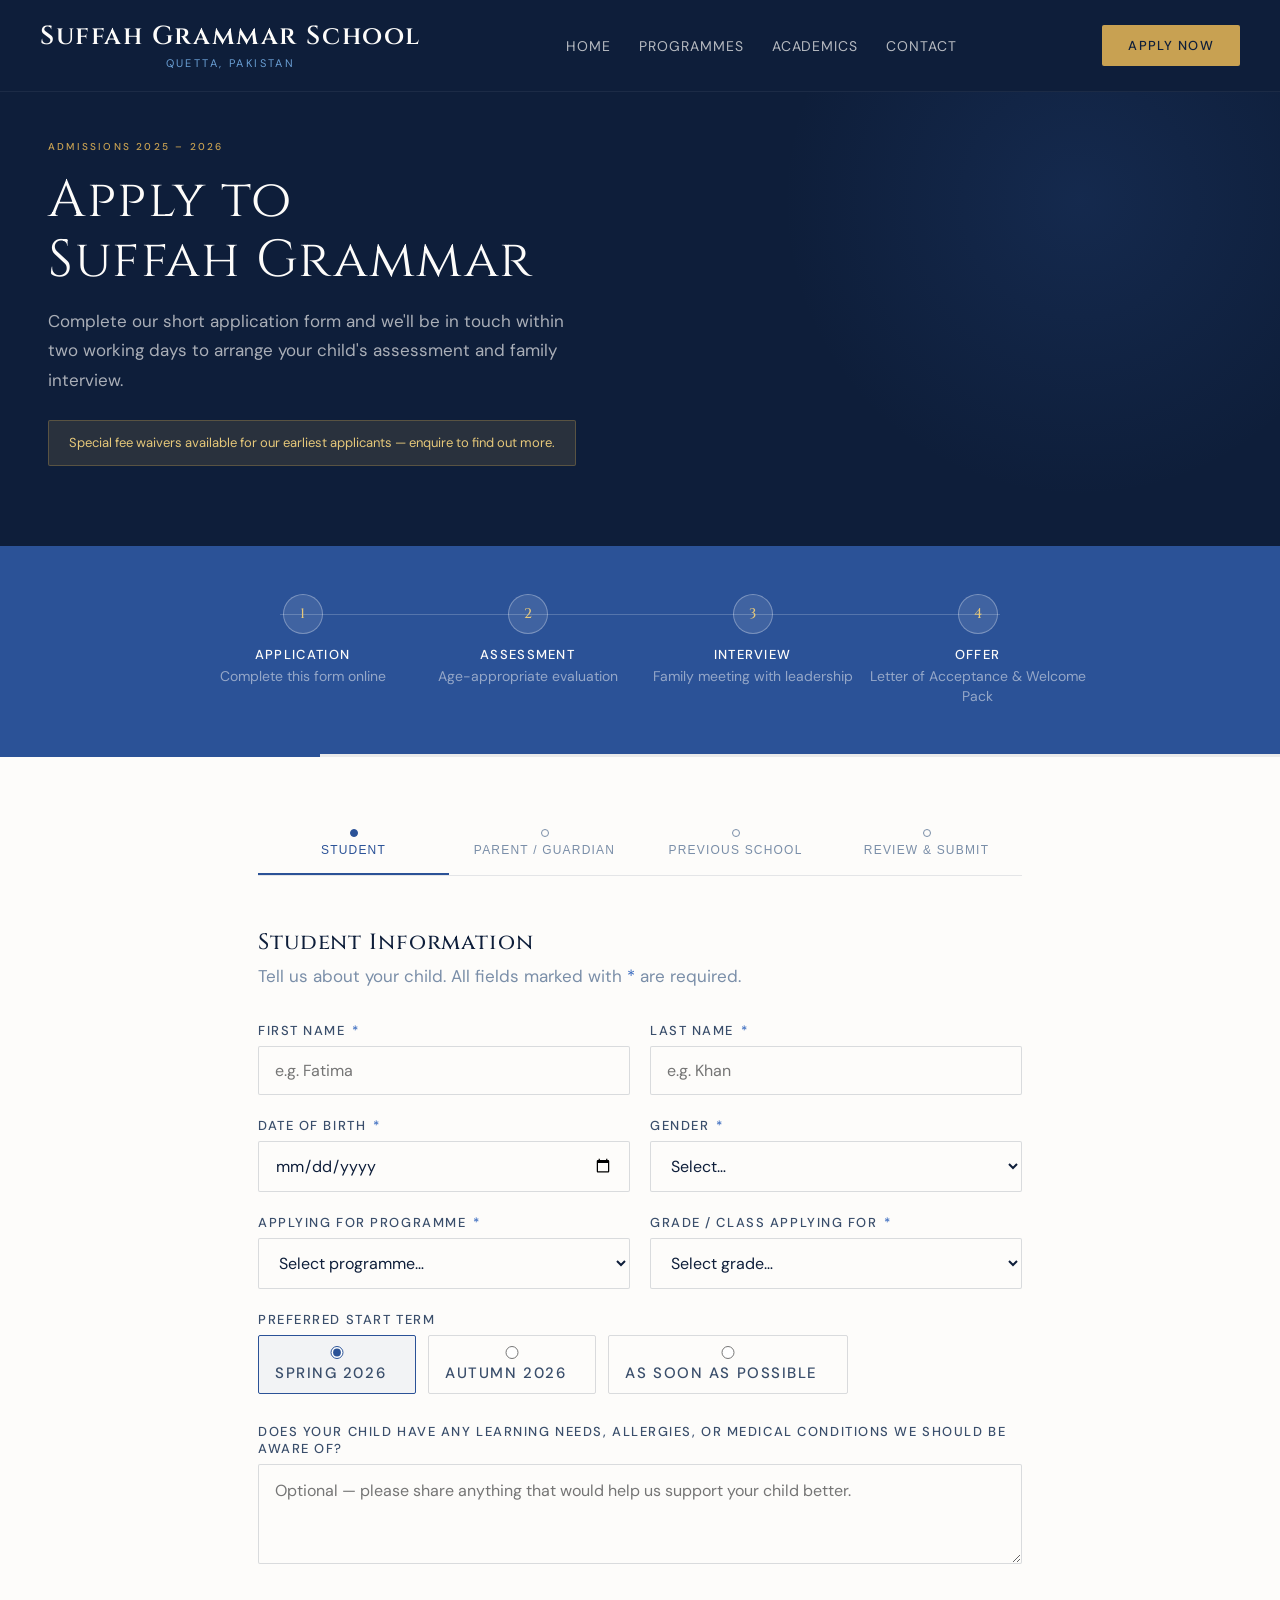
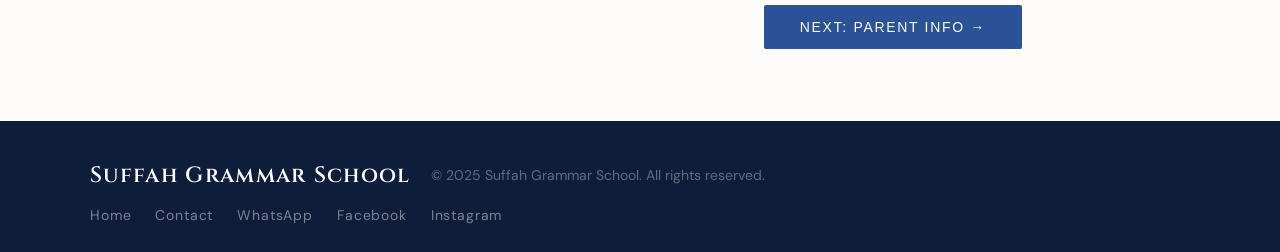
==== apply.html @ dab0061e "Add files via upload" ====
<!DOCTYPE html>
<html lang="en">
<head>
  <meta charset="UTF-8"/>
  <meta name="viewport" content="width=device-width, initial-scale=1.0"/>
  <title>Apply for Admission | Suffah Grammar School</title>
  <link rel="icon" type="image/png" href="images/crest_blue.png"/>
  <link rel="preconnect" href="https://fonts.googleapis.com">
  <link href="https://fonts.googleapis.com/css2?family=Cinzel:wght@400;500;600&family=EB+Garamond:ital,wght@0,400;0,500;1,400&family=DM+Sans:wght@300;400;500&display=swap" rel="stylesheet">
  <style>
    *,*::before,*::after{box-sizing:border-box;margin:0;padding:0}
    :root{
      --navy:#0e1e3a;--blue-dark:#1a3460;--blue-mid:#2b5297;--blue:#3a6bbf;
      --blue-light:#6a9fd4;--blue-pale:#dde9f7;--blue-faint:#f0f5fc;
      --cream:#f7f5f0;--warm-white:#fdfcfa;--text-dark:#0e1e3a;
      --text-mid:#3a4e6b;--text-light:#7a8ea8;--gold:#c8a152;--gold-light:#e6c87a;
      --green:#2e7d52;--green-light:#e8f5ee;
      --trajan:'Cinzel',Georgia,serif;--serif:'EB Garamond',Georgia,serif;--sans:'DM Sans',sans-serif;
    }
    html{scroll-behavior:smooth}
    body{font-family:var(--sans);background:var(--warm-white);color:var(--text-dark);overflow-x:hidden}

    /* NAV */
    nav{position:fixed;top:0;left:0;right:0;z-index:200;display:flex;align-items:center;justify-content:space-between;padding:0 40px;height:92px;background:var(--navy);border-bottom:1px solid rgba(255,255,255,.06);transition:box-shadow .3s}
    nav.scrolled{box-shadow:0 4px 32px rgba(14,30,58,.5)}
    .nav-logo{display:flex;align-items:center;text-decoration:none;flex-direction:column;justify-content:center}
    .nav-logo-main{font-family:var(--trajan);font-size:26px;font-weight:600;color:var(--warm-white);letter-spacing:.06em;line-height:1.2}
    .nav-logo-sub{font-family:var(--sans);font-size:11px;font-weight:400;letter-spacing:.22em;text-transform:uppercase;color:var(--blue-light);margin-top:4px}
    .nav-links{display:flex;gap:28px;list-style:none;align-items:center}
    .nav-links a{font-size:14px;font-weight:400;letter-spacing:.07em;text-transform:uppercase;color:rgba(253,252,250,.7);text-decoration:none;transition:color .2s}
    .nav-links a:hover,.nav-links a.active{color:var(--warm-white)}
    .nav-cta{font-size:13px;font-weight:500;letter-spacing:.1em;text-transform:uppercase;color:var(--navy);background:var(--gold);padding:12px 26px;border-radius:2px;text-decoration:none;transition:background .2s;white-space:nowrap}
    .nav-cta:hover{background:var(--gold-light)}
    .hamburger{display:none;flex-direction:column;gap:5px;cursor:pointer;background:none;border:none;padding:4px}
    .hamburger span{display:block;width:24px;height:1.5px;background:var(--warm-white)}
    .mobile-menu{display:none;position:fixed;top:92px;left:0;right:0;z-index:199;background:var(--navy);border-top:1px solid rgba(255,255,255,.08);padding:24px 32px;flex-direction:column}
    .mobile-menu.open{display:flex}
    .mobile-menu a{font-size:16px;letter-spacing:.08em;text-transform:uppercase;color:rgba(253,252,250,.75);text-decoration:none;padding:14px 0;border-bottom:1px solid rgba(255,255,255,.06);transition:color .2s}
    .mobile-menu a:last-child{border-bottom:none;margin-top:16px;color:var(--gold)}

    /* PAGE HEADER */
    .page-header{background:var(--navy);padding:140px 48px 80px;position:relative;overflow:hidden}
    .page-header-accent{position:absolute;top:-100px;right:-100px;width:600px;height:600px;border-radius:50%;background:radial-gradient(circle,rgba(58,107,191,.15) 0%,transparent 70%);pointer-events:none}
    .page-header-inner{max-width:680px;position:relative;z-index:2}
    .section-label{font-size:10px;letter-spacing:.22em;text-transform:uppercase;font-weight:500;margin-bottom:18px;display:block}
    .page-header h1{font-family:var(--trajan);font-size:clamp(26px,5vw,52px);font-weight:400;color:var(--warm-white);margin-bottom:16px;letter-spacing:.03em;line-height:1.15}
    .page-header p{font-size:17px;line-height:1.75;color:rgba(253,252,250,.65);max-width:520px}
    .promo-badge{display:inline-block;background:rgba(200,161,82,.15);border:1px solid rgba(200,161,82,.3);border-radius:2px;padding:12px 20px;margin-top:24px;font-size:13px;color:var(--gold-light);line-height:1.55}

    /* PROCESS STEPS */
    .process-strip{background:var(--blue-mid);padding:48px}
    .process-inner{max-width:900px;margin:0 auto;display:grid;grid-template-columns:repeat(4,1fr);gap:0;position:relative}
    .process-inner::before{content:'';position:absolute;top:20px;left:10%;right:10%;height:1px;background:rgba(255,255,255,.2);z-index:0}
    .process-step{text-align:center;position:relative;z-index:1}
    .process-num{width:40px;height:40px;border-radius:50%;background:rgba(255,255,255,.1);border:1px solid rgba(255,255,255,.3);display:flex;align-items:center;justify-content:center;margin:0 auto 12px;font-family:var(--trajan);font-size:14px;font-weight:500;color:var(--gold-light)}
    .process-step h4{font-size:13px;letter-spacing:.1em;text-transform:uppercase;font-weight:500;color:var(--warm-white);margin-bottom:4px}
    .process-step p{font-size:14px;color:rgba(253,252,250,.5);line-height:1.4}

    /* MAIN FORM AREA */
    .form-area{max-width:860px;margin:0 auto;padding:72px 48px}

    /* STEPPER */
    .stepper{display:flex;gap:0;margin-bottom:52px;border-bottom:1px solid rgba(14,30,58,.1)}
    .step-btn{
      flex:1;padding:0 0 16px;font-size:12px;letter-spacing:.1em;text-transform:uppercase;
      font-weight:500;color:var(--text-light);border:none;background:none;cursor:default;
      border-bottom:2px solid transparent;display:flex;flex-direction:column;align-items:center;gap:6px;
    }
    .step-btn.done{color:var(--blue-mid);border-bottom-color:transparent;cursor:pointer}
    .step-btn.done .step-dot{background:var(--blue-mid)}
    .step-btn.active{color:var(--blue-mid);border-bottom-color:var(--blue-mid)}
    .step-btn.active .step-dot{background:var(--blue-mid);border-color:var(--blue-mid)}
    .step-dot{width:8px;height:8px;border-radius:50%;border:1.5px solid var(--text-light);background:transparent;transition:all .2s}

    /* FORM PANELS */
    .form-panel{display:none;animation:fadeIn .3s ease}
    .form-panel.active{display:block}
    @keyframes fadeIn{from{opacity:0;transform:translateY(10px)}to{opacity:1;transform:none}}

    .panel-title{font-family:var(--trajan);font-size:22px;font-weight:500;color:var(--navy);margin-bottom:6px;letter-spacing:.04em}
    .panel-subtitle{font-size:17px;color:var(--text-light);margin-bottom:32px;line-height:1.55}

    .form-group{margin-bottom:22px}
    .form-group label{display:block;font-size:13px;letter-spacing:.12em;text-transform:uppercase;font-weight:500;color:var(--text-mid);margin-bottom:7px}
    .form-group label .req{color:var(--blue);margin-left:2px}
    .form-group input,.form-group select,.form-group textarea{
      width:100%;padding:13px 16px;font-family:var(--sans);font-size:16px;
      color:var(--text-dark);background:var(--warm-white);
      border:1px solid rgba(14,30,58,.15);border-radius:2px;
      outline:none;transition:border-color .2s,box-shadow .2s;
    }
    .form-group input:focus,.form-group select:focus,.form-group textarea:focus{
      border-color:var(--blue-mid);box-shadow:0 0 0 3px rgba(43,82,151,.08);
    }
    .form-group input.error,.form-group select.error{border-color:#c0392b}
    .error-msg{font-size:13px;color:#c0392b;margin-top:5px;display:none}
    .form-group input.error + .error-msg,.form-group select.error + .error-msg{display:block}
    .form-group textarea{resize:vertical;min-height:100px;line-height:1.6}
    .form-row{display:grid;grid-template-columns:1fr 1fr;gap:20px}
    .form-row-3{display:grid;grid-template-columns:1fr 1fr 1fr;gap:20px}

    .form-section-divider{border:none;border-top:1px solid rgba(14,30,58,.08);margin:32px 0}
    .form-section-label{font-size:12px;letter-spacing:.2em;text-transform:uppercase;font-weight:500;color:var(--blue);margin-bottom:20px;display:block}

    .checkbox-group{display:flex;flex-direction:column;gap:10px}
    .checkbox-item{display:flex;align-items:flex-start;gap:12px;cursor:pointer}
    .checkbox-item input[type="checkbox"]{width:17px;height:17px;margin-top:1px;accent-color:var(--blue-mid);flex-shrink:0}
    .checkbox-item span{font-size:16px;color:var(--text-mid);line-height:1.5}

    .radio-group{display:flex;flex-wrap:wrap;gap:12px}
    .radio-item{display:flex;align-items:center;gap:8px;cursor:pointer;padding:10px 16px;border:1px solid rgba(14,30,58,.15);border-radius:2px;transition:border-color .2s,background .2s}
    .radio-item:has(input:checked){border-color:var(--blue-mid);background:rgba(43,82,151,.05)}
    .radio-item input{accent-color:var(--blue-mid)}
    .radio-item span{font-size:15px;color:var(--text-mid)}

    /* REVIEW BOX */
    .review-box{background:var(--blue-faint);border-radius:3px;padding:28px 32px;margin-bottom:24px;border:1px solid rgba(14,30,58,.07)}
    .review-box h4{font-family:var(--trajan);font-size:15px;font-weight:500;color:var(--navy);letter-spacing:.06em;margin-bottom:16px}
    .review-grid{display:grid;grid-template-columns:1fr 1fr;gap:8px 24px}
    .review-item .rl{font-size:13px;letter-spacing:.1em;text-transform:uppercase;color:var(--text-light);margin-bottom:2px}
    .review-item .rv{font-size:16px;color:var(--text-dark)}

    .declaration{background:rgba(200,161,82,.06);border:1px solid rgba(200,161,82,.2);border-radius:3px;padding:20px 24px;margin-bottom:24px}
    .declaration p{font-size:15px;line-height:1.7;color:var(--text-mid)}

    /* NAV BUTTONS */
    .form-nav{display:flex;justify-content:space-between;align-items:center;margin-top:36px}
    .btn-back{font-size:14px;font-weight:500;letter-spacing:.1em;text-transform:uppercase;color:var(--text-light);background:none;border:1px solid rgba(14,30,58,.15);padding:13px 28px;border-radius:2px;cursor:pointer;transition:all .2s}
    .btn-back:hover{border-color:var(--blue-mid);color:var(--blue-mid)}
    .btn-next{font-size:14px;font-weight:500;letter-spacing:.12em;text-transform:uppercase;color:var(--warm-white);background:var(--blue-mid);border:none;padding:14px 36px;border-radius:2px;cursor:pointer;transition:background .2s}
    .btn-next:hover{background:var(--navy)}
    .btn-submit{font-size:14px;font-weight:500;letter-spacing:.12em;text-transform:uppercase;color:var(--navy);background:var(--gold);border:none;padding:14px 36px;border-radius:2px;cursor:pointer;transition:background .2s}
    .btn-submit:hover{background:var(--gold-light)}

    /* PROGRESS BAR */
    .progress-bar{height:3px;background:rgba(14,30,58,.08);position:relative;overflow:hidden}
    .progress-fill{height:100%;background:var(--blue-mid);transition:width .4s ease}

    /* SUCCESS */
    .success-screen{display:none;text-align:center;padding:64px 32px}
    .success-screen.show{display:block;animation:fadeIn .5s ease}
    .success-crest{width:80px;margin:0 auto 24px;opacity:.85}
    .success-screen h2{font-family:var(--trajan);font-size:28px;font-weight:500;color:var(--navy);margin-bottom:16px;letter-spacing:.04em}
    .success-screen p{font-size:17px;color:var(--text-mid);line-height:1.75;max-width:480px;margin:0 auto 28px}
    .success-ref{display:inline-block;font-family:var(--trajan);font-size:18px;font-weight:500;color:var(--blue-mid);background:var(--blue-faint);border:1px solid var(--blue-pale);border-radius:3px;padding:12px 28px;margin-bottom:28px;letter-spacing:.06em}
    .success-actions{display:flex;gap:16px;justify-content:center;flex-wrap:wrap}
    .success-actions a{font-size:14px;letter-spacing:.1em;text-transform:uppercase;font-weight:500;text-decoration:none;padding:13px 28px;border-radius:2px;transition:all .2s}
    .sa-primary{color:var(--warm-white);background:var(--blue-mid)}
    .sa-primary:hover{background:var(--navy)}
    .sa-secondary{color:var(--blue-mid);border:1px solid var(--blue-light)}
    .sa-secondary:hover{background:var(--blue-faint)}

    /* FOOTER */
    footer{background:var(--navy);color:var(--warm-white);padding:40px 48px 28px}
    .footer-bottom{max-width:1100px;margin:0 auto;display:flex;justify-content:space-between;align-items:center;flex-wrap:wrap;gap:16px}
    .footer-bottom-left{display:flex;align-items:center;gap:20px}
    .footer-bottom-left img{height:48px;mix-blend-mode:screen}
    .footer-bottom-left p{font-size:14px;color:rgba(253,252,250,.35)}
    .footer-links{display:flex;gap:24px;flex-wrap:wrap}
    .footer-links a{font-size:14px;color:rgba(253,252,250,.45);text-decoration:none;letter-spacing:.06em;transition:color .2s}
    .footer-links a:hover{color:var(--warm-white)}

    /* MOBILE */
    @media(max-width:960px){
      nav{padding:0 24px}
      .nav-links,.nav-cta{display:none}
      .hamburger{display:flex}
      .page-header{padding:120px 28px 60px}
      .process-strip{padding:40px 28px}
      .process-inner{grid-template-columns:repeat(2,1fr);gap:24px}
      .process-inner::before{display:none}
      .form-area{padding:48px 28px}
      .form-row,.form-row-3{grid-template-columns:1fr}
      .review-grid{grid-template-columns:1fr}
      .stepper{gap:0;overflow-x:auto;padding-bottom:2px}
      .step-btn{min-width:80px;padding-bottom:14px;font-size:10px}
    }
    @media(max-width:600px){
      .radio-group{flex-direction:column}
      .form-nav{flex-direction:column-reverse;gap:12px}
      .btn-back,.btn-next,.btn-submit{width:100%;text-align:center}
      .footer-bottom{flex-direction:column;align-items:flex-start}
    }
  </style>
</head>
<body>

<nav id="main-nav">
  <a class="nav-logo" href="index.html">
    <span class="nav-logo-main">Suffah Grammar School</span>
    <span class="nav-logo-sub">Quetta, Pakistan</span>
  </a>
  <ul class="nav-links">
    <li><a href="index.html">Home</a></li>
    <li><a href="index.html#programmes">Programmes</a></li>
    <li><a href="index.html#academics">Academics</a></li>
    <li><a href="contact.html">Contact</a></li>
  </ul>
  <a href="apply.html" class="nav-cta active">Apply Now</a>
  <button class="hamburger" id="hamburger" aria-label="Menu"><span></span><span></span><span></span></button>
</nav>
<div class="mobile-menu" id="mobile-menu">
  <a href="index.html">Home</a>
  <a href="index.html#programmes">Programmes</a>
  <a href="index.html#academics">Academics</a>
  <a href="contact.html">Contact Us</a>
  <a href="apply.html">Apply Now →</a>
</div>

<!-- PAGE HEADER -->
<div class="page-header">
  <div class="page-header-accent"></div>
  <div class="page-header-inner">
    <span class="section-label" style="color:var(--gold)">Admissions 2025 – 2026</span>
    <h1>Apply to<br>Suffah Grammar</h1>
    <p>Complete our short application form and we'll be in touch within two working days to arrange your child's assessment and family interview.</p>
    <div class="promo-badge">Special fee waivers available for our earliest applicants — enquire to find out more.</div>
  </div>
</div>

<!-- PROCESS STEPS -->
<div class="process-strip" id="process">
  <div class="process-inner">
    <div class="process-step">
      <div class="process-num">1</div>
      <h4>Application</h4>
      <p>Complete this form online</p>
    </div>
    <div class="process-step">
      <div class="process-num">2</div>
      <h4>Assessment</h4>
      <p>Age-appropriate evaluation</p>
    </div>
    <div class="process-step">
      <div class="process-num">3</div>
      <h4>Interview</h4>
      <p>Family meeting with leadership</p>
    </div>
    <div class="process-step">
      <div class="process-num">4</div>
      <h4>Offer</h4>
      <p>Letter of Acceptance &amp; Welcome Pack</p>
    </div>
  </div>
</div>

<!-- PROGRESS BAR -->
<div class="progress-bar"><div class="progress-fill" id="progress-fill" style="width:25%"></div></div>

<!-- MAIN FORM -->
<div class="form-area">

  <!-- STEPPER -->
  <div class="stepper">
    <button class="step-btn active" id="step-btn-1" onclick="goToStep(1)">
      <span class="step-dot"></span>Student
    </button>
    <button class="step-btn" id="step-btn-2" onclick="goToStep(2)">
      <span class="step-dot"></span>Parent / Guardian
    </button>
    <button class="step-btn" id="step-btn-3" onclick="goToStep(3)">
      <span class="step-dot"></span>Previous School
    </button>
    <button class="step-btn" id="step-btn-4" onclick="goToStep(4)">
      <span class="step-dot"></span>Review &amp; Submit
    </button>
  </div>

  <form id="application-form" novalidate>

    <!-- ── STEP 1: STUDENT ── -->
    <div class="form-panel active" id="panel-1">
      <p class="panel-title">Student Information</p>
      <p class="panel-subtitle">Tell us about your child. All fields marked with <span style="color:var(--blue)">*</span> are required.</p>

      <div class="form-row">
        <div class="form-group">
          <label>First Name <span class="req">*</span></label>
          <input type="text" id="s-fname" required placeholder="e.g. Fatima"/>
          <p class="error-msg">Please enter the student's first name.</p>
        </div>
        <div class="form-group">
          <label>Last Name <span class="req">*</span></label>
          <input type="text" id="s-lname" required placeholder="e.g. Khan"/>
          <p class="error-msg">Please enter the student's last name.</p>
        </div>
      </div>

      <div class="form-row">
        <div class="form-group">
          <label>Date of Birth <span class="req">*</span></label>
          <input type="date" id="s-dob" required/>
          <p class="error-msg">Please enter the date of birth.</p>
        </div>
        <div class="form-group">
          <label>Gender <span class="req">*</span></label>
          <select id="s-gender" required>
            <option value="">Select…</option>
            <option>Male</option>
            <option>Female</option>
          </select>
          <p class="error-msg">Please select a gender.</p>
        </div>
      </div>

      <div class="form-row">
        <div class="form-group">
          <label>Applying for Programme <span class="req">*</span></label>
          <select id="s-programme" required>
            <option value="">Select programme…</option>
            <option>Early Years (Pre-K – Grade II)</option>
            <option>Primary (Grades III – V)</option>
            <option>Middle School (Grades VI – VIII)</option>
            <option>Senior / O Levels (Grades IX – XI)</option>
          </select>
          <p class="error-msg">Please select a programme.</p>
        </div>
        <div class="form-group">
          <label>Grade / Class Applying For <span class="req">*</span></label>
          <select id="s-grade" required>
            <option value="">Select grade…</option>
            <option>Pre-Kindergarten</option>
            <option>Kindergarten (KG 1)</option>
            <option>KG 2</option>
            <option>Grade I</option>
            <option>Grade II</option>
            <option>Grade III</option>
            <option>Grade IV</option>
            <option>Grade V</option>
            <option>Grade VI</option>
            <option>Grade VII</option>
            <option>Grade VIII</option>
            <option>Grade IX</option>
            <option>Grade X</option>
            <option>Grade XI (A Levels)</option>
          </select>
          <p class="error-msg">Please select a grade.</p>
        </div>
      </div>

      <div class="form-group">
        <label>Preferred Start Term</label>
        <div class="radio-group">
          <label class="radio-item"><input type="radio" name="start-term" value="Spring 2026" checked/><span>Spring 2026</span></label>
          <label class="radio-item"><input type="radio" name="start-term" value="Autumn 2026"/><span>Autumn 2026</span></label>
          <label class="radio-item"><input type="radio" name="start-term" value="As soon as possible"/><span>As soon as possible</span></label>
        </div>
      </div>

      <div class="form-group">
        <label>Does your child have any learning needs, allergies, or medical conditions we should be aware of?</label>
        <textarea id="s-needs" placeholder="Optional — please share anything that would help us support your child better."></textarea>
      </div>

      <div class="form-nav">
        <span></span>
        <button type="button" class="btn-next" onclick="nextStep(1)">Next: Parent Info →</button>
      </div>
    </div>

    <!-- ── STEP 2: PARENT ── -->
    <div class="form-panel" id="panel-2">
      <p class="panel-title">Parent / Guardian Information</p>
      <p class="panel-subtitle">We'll use these details to contact you about your child's application and to arrange the family interview.</p>

      <span class="form-section-label">Primary Contact</span>
      <div class="form-row">
        <div class="form-group">
          <label>Full Name <span class="req">*</span></label>
          <input type="text" id="p-fname" required placeholder="e.g. Ahmed Khan"/>
          <p class="error-msg">Please enter your full name.</p>
        </div>
        <div class="form-group">
          <label>Relationship to Student <span class="req">*</span></label>
          <select id="p-rel" required>
            <option value="">Select…</option>
            <option>Father</option>
            <option>Mother</option>
            <option>Guardian</option>
            <option>Other</option>
          </select>
          <p class="error-msg">Please select your relationship.</p>
        </div>
      </div>

      <div class="form-row">
        <div class="form-group">
          <label>CNIC Number <span class="req">*</span></label>
          <input type="text" id="p-nic" required placeholder="XXXXX-XXXXXXX-X" maxlength="15" oninput="formatNIC(this)"/>
          <p class="error-msg">Please enter a valid CNIC number.</p>
        </div>
        <div class="form-group">
          <label>Profession <span class="req">*</span></label>
          <select id="p-profession" required>
            <option value="">Select…</option>
            <option>Government Employee</option>
            <option>Private Sector / Corporate</option>
            <option>Business / Self-Employed</option>
            <option>Doctor / Healthcare</option>
            <option>Engineer</option>
            <option>Teacher / Academic</option>
            <option>Lawyer / Legal</option>
            <option>Military / Law Enforcement</option>
            <option>Housewife / Homemaker</option>
            <option>Retired</option>
            <option>Other</option>
          </select>
          <p class="error-msg">Please select your profession.</p>
        </div>
      </div>

      <div class="form-row">
        <div class="form-group">
          <label>Phone / WhatsApp <span class="req">*</span></label>
          <input type="tel" id="p-phone" required placeholder="+92 3XX XXXXXXX"/>
          <p class="error-msg">Please enter a contact number.</p>
        </div>
        <div class="form-group">
          <label>Email Address <span style="font-size:10px;color:var(--text-light);letter-spacing:.06em">(optional)</span></label>
          <input type="email" id="p-email" placeholder="your@email.com"/>
        </div>
      </div>

      <div class="form-group">
        <label>Residential Address</label>
        <input type="text" id="p-address" placeholder="Street address, area, Quetta"/>
      </div>

      <hr class="form-section-divider"/>
      <span class="form-section-label">Second Contact (Optional)</span>

      <div class="form-row">
        <div class="form-group">
          <label>Full Name</label>
          <input type="text" id="p2-name" placeholder="e.g. Ayesha Khan"/>
        </div>
        <div class="form-group">
          <label>Relationship to Student</label>
          <select id="p2-rel">
            <option value="">Select…</option>
            <option>Father</option>
            <option>Mother</option>
            <option>Guardian</option>
            <option>Other</option>
          </select>
        </div>
      </div>

      <div class="form-row">
        <div class="form-group">
          <label>Phone / WhatsApp</label>
          <input type="tel" id="p2-phone" placeholder="+92 3XX XXXXXXX"/>
        </div>
        <div class="form-group">
          <label>Profession</label>
          <select id="p2-profession">
            <option value="">Select…</option>
            <option>Government Employee</option>
            <option>Private Sector / Corporate</option>
            <option>Business / Self-Employed</option>
            <option>Doctor / Healthcare</option>
            <option>Engineer</option>
            <option>Teacher / Academic</option>
            <option>Lawyer / Legal</option>
            <option>Military / Law Enforcement</option>
            <option>Housewife / Homemaker</option>
            <option>Retired</option>
            <option>Other</option>
          </select>
        </div>
      </div>

      <div class="form-group">
        <label>How did you hear about Suffah Grammar?</label>
        <select id="p-source">
          <option value="">Select…</option>
          <option>Friend or family referral</option>
          <option>Social media (Facebook / Instagram)</option>
          <option>Google / online search</option>
          <option>Newspaper or magazine</option>
          <option>Passing by / signage</option>
          <option>Other</option>
        </select>
      </div>

      <div class="form-nav">
        <button type="button" class="btn-back" onclick="prevStep(2)">← Back</button>
        <button type="button" class="btn-next" onclick="nextStep(2)">Next: Previous School →</button>
      </div>
    </div>

    <!-- ── STEP 3: PREVIOUS SCHOOL ── -->
    <div class="form-panel" id="panel-3">
      <p class="panel-title">Previous School Information</p>
      <p class="panel-subtitle">This helps us understand your child's academic background and ensure a smooth transition.</p>

      <div class="form-row">
        <div class="form-group">
          <label>Current / Previous School Name</label>
          <input type="text" id="prev-school" placeholder="e.g. City Grammar School, Quetta"/>
        </div>
        <div class="form-group">
          <label>Current Grade / Class</label>
          <input type="text" id="prev-grade" placeholder="e.g. Grade V / Class 5"/>
        </div>
      </div>

      <div class="form-row">
        <div class="form-group">
          <label>Medium of Instruction</label>
          <select id="prev-medium">
            <option value="">Select…</option>
            <option>English</option>
            <option>Urdu</option>
            <option>Bilingual (English / Urdu)</option>
            <option>Other</option>
          </select>
        </div>
        <div class="form-group">
          <label>Year of Last Attendance</label>
          <input type="text" id="prev-year" placeholder="e.g. 2024 – 2025"/>
        </div>
      </div>

      <div class="form-group">
        <label>Reason for Switching Schools</label>
        <textarea id="prev-reason" placeholder="Optional — please share why you are looking for a new school."></textarea>
      </div>

      <hr class="form-section-divider"/>

      <div class="form-group">
        <label>Which of the following best describes your child? (Select all that apply)</label>
        <div class="checkbox-group">
          <label class="checkbox-item"><input type="checkbox" name="child-desc" value="curious"/> <span>Curious and loves to ask questions</span></label>
          <label class="checkbox-item"><input type="checkbox" name="child-desc" value="creative"/> <span>Creative and enjoys art, music, or drama</span></label>
          <label class="checkbox-item"><input type="checkbox" name="child-desc" value="sporty"/> <span>Active and sporty</span></label>
          <label class="checkbox-item"><input type="checkbox" name="child-desc" value="tech"/> <span>Interested in technology and computing</span></label>
          <label class="checkbox-item"><input type="checkbox" name="child-desc" value="social"/> <span>Social and community-minded</span></label>
          <label class="checkbox-item"><input type="checkbox" name="child-desc" value="needs-support"/> <span>Needs extra academic support</span></label>
        </div>
      </div>

      <div class="form-group">
        <label>Anything else you'd like us to know about your child?</label>
        <textarea id="other-notes" placeholder="Optional — share anything you feel is important."></textarea>
      </div>

      <div class="form-nav">
        <button type="button" class="btn-back" onclick="prevStep(3)">← Back</button>
        <button type="button" class="btn-next" onclick="nextStep(3)">Review Application →</button>
      </div>
    </div>

    <!-- ── STEP 4: REVIEW ── -->
    <div class="form-panel" id="panel-4">
      <p class="panel-title">Review &amp; Submit</p>
      <p class="panel-subtitle">Please review your details before submitting. You can go back to any section to make changes.</p>

      <div class="review-box" id="review-student">
        <h4>Student Details</h4>
        <div class="review-grid" id="review-student-grid"></div>
      </div>

      <div class="review-box" id="review-parent">
        <h4>Parent / Guardian Details</h4>
        <div class="review-grid" id="review-parent-grid"></div>
      </div>

      <div class="review-box" id="review-school">
        <h4>Previous School</h4>
        <div class="review-grid" id="review-school-grid"></div>
      </div>

      <div class="declaration">
        <p>By submitting this application I confirm that the information provided is accurate and complete. I understand that Suffah Grammar School may contact me to arrange the assessment and interview, and that submission of this form does not guarantee admission.</p>
      </div>

      <div class="form-group">
        <label class="checkbox-item" style="cursor:pointer">
          <input type="checkbox" id="declaration-check" required/>
          <span>I agree to the declaration above and consent to Suffah Grammar School contacting me about this application. <span class="req">*</span></span>
        </label>
      </div>

      <div class="form-nav">
        <button type="button" class="btn-back" onclick="prevStep(4)">← Back</button>
        <button type="button" class="btn-submit" onclick="submitApplication()">Submit Application ✓</button>
      </div>
    </div>

  </form>

  <!-- SUCCESS SCREEN -->
  <div class="success-screen" id="success-screen">
    <img class="success-crest" src="images/crest_blue.png" alt="Suffah Grammar School"/>
    <h2>Application Received</h2>
    <p>Thank you for applying to Suffah Grammar School. We have received your application and will be in touch within <strong>two working days</strong> to arrange your child's assessment and your family interview.</p>
    <div class="success-ref" id="success-ref">SGS-2025-0001</div>
    <p style="font-size:15px;color:var(--text-light);margin-bottom:28px">Please save your reference number above. You may also contact us on WhatsApp if you have any questions.</p>
    <div class="success-actions">
      <a href="https://wa.me/923398877886?text=Hello%2C%20I%20just%20submitted%20an%20application%20and%20my%20reference%20number%20is%20" class="sa-primary" target="_blank">Contact Us on WhatsApp</a>
      <a href="index.html" class="sa-secondary">Return to Homepage</a>
    </div>
  </div>

</div>

<!-- FOOTER -->
<footer>
  <div class="footer-bottom">
    <div class="footer-bottom-left">
      <div style="font-family:'Cinzel',Georgia,serif;font-size:22px;font-weight:600;color:var(--warm-white);letter-spacing:.06em">Suffah Grammar School</div>
      <p>&#169; 2025 Suffah Grammar School. All rights reserved.</p>
    </div>
    <div class="footer-links">
      <a href="index.html">Home</a>
      <a href="contact.html">Contact</a>
      <a href="https://wa.me/923398877886" target="_blank">WhatsApp</a>
      <a href="https://www.facebook.com/731927980005603" target="_blank" rel="noopener">Facebook</a>
      <a href="https://www.instagram.com/suffahgrammar" target="_blank" rel="noopener">Instagram</a>
    </div>
  </div>
</footer>

<script>
  let currentStep = 1;
  const totalSteps = 4;

  function formatNIC(input){
    let v = input.value.replace(/[^0-9]/g,'');
    if(v.length > 5 && v.length <= 12) v = v.slice(0,5) + '-' + v.slice(5);
    else if(v.length > 12) v = v.slice(0,5) + '-' + v.slice(5,12) + '-' + v.slice(12,13);
    input.value = v;
  }

  window.addEventListener('scroll',()=>{
    document.getElementById('main-nav').classList.toggle('scrolled',window.scrollY>40);
  });
  document.getElementById('hamburger').addEventListener('click',()=>{
    document.getElementById('mobile-menu').classList.toggle('open');
  });

  function goToStep(n){
    if(n >= currentStep) return; // only go back via prev buttons
    switchStep(n);
  }

  function nextStep(from){
    if(!validateStep(from)) return;
    if(from === 3) buildReview();
    switchStep(from + 1);
  }

  function prevStep(from){
    switchStep(from - 1);
  }

  function switchStep(n){
    document.getElementById('panel-' + currentStep).classList.remove('active');
    document.getElementById('step-btn-' + currentStep).classList.remove('active');
    if(n > currentStep){
      document.getElementById('step-btn-' + currentStep).classList.add('done');
    } else {
      document.getElementById('step-btn-' + (currentStep)).classList.remove('done');
    }
    currentStep = n;
    document.getElementById('panel-' + currentStep).classList.add('active');
    document.getElementById('step-btn-' + currentStep).classList.add('active');
    document.getElementById('progress-fill').style.width = (currentStep / totalSteps * 100) + '%';
    window.scrollTo({top: document.querySelector('.progress-bar').offsetTop - 80, behavior:'smooth'});
  }

  function validateStep(step){
    let valid = true;
    const required = document.querySelectorAll('#panel-' + step + ' [required]');
    required.forEach(field => {
      field.classList.remove('error');
      if(!field.value.trim()){
        field.classList.add('error');
        valid = false;
      }
    });
    return valid;
  }

  function buildReview(){
    const studentGrid = document.getElementById('review-student-grid');
    const parentGrid = document.getElementById('review-parent-grid');
    const schoolGrid = document.getElementById('review-school-grid');

    const startTerm = document.querySelector('input[name="start-term"]:checked')?.value || '—';

    studentGrid.innerHTML = rv('Full Name', (v('s-fname') + ' ' + v('s-lname')).trim()) +
      rv('Date of Birth', v('s-dob')) + rv('Gender', v('s-gender','select')) +
      rv('Programme', v('s-programme','select')) + rv('Grade', v('s-grade','select')) +
      rv('Start Term', startTerm);

    parentGrid.innerHTML = rv('Name', v('p-fname')) + rv('Relationship', v('p-rel','select')) +
      rv('CNIC', v('p-nic')) + rv('Profession', v('p-profession','select')) +
      rv('Phone / WhatsApp', v('p-phone')) + rv('Email', v('p-email') || '—') +
      rv('Address', v('p-address') || '—');

    schoolGrid.innerHTML = rv('School', v('prev-school') || '—') +
      rv('Grade Attended', v('prev-grade') || '—') +
      rv('Medium', v('prev-medium','select') || '—') +
      rv('Last Year', v('prev-year') || '—');
  }

  function rv(label, value){
    return `<div class="review-item"><p class="rl">${label}</p><p class="rv">${value || '—'}</p></div>`;
  }

  function v(id, type){
    const el = document.getElementById(id);
    if(!el) return '';
    return el.value;
  }

  async function submitApplication(){
    const decl = document.getElementById('declaration-check');
    if(!decl.checked){
      decl.parentElement.style.color = '#c0392b';
      decl.parentElement.querySelector('span').style.color = '#c0392b';
      return;
    }

    const submitBtn = document.querySelector('.btn-submit');
    submitBtn.textContent = 'Submitting…';
    submitBtn.disabled = true;

    const startTerm = document.querySelector('input[name="start-term"]:checked')?.value || '—';
    const childDesc = [...document.querySelectorAll('input[name="child-desc"]:checked')].map(c=>c.value).join(', ') || '—';
    const ref = 'SGS-2025-' + Math.floor(1000 + Math.random() * 9000);

    const payload = {
      _subject: `New Application [${ref}] — ${v('s-fname')} ${v('s-lname')}`,
      reference: ref,
      // Student
      student_name: v('s-fname') + ' ' + v('s-lname'),
      student_dob: v('s-dob'),
      student_gender: v('s-gender'),
      programme: v('s-programme'),
      grade: v('s-grade'),
      start_term: startTerm,
      special_needs: v('s-needs') || '—',
      // Parent
      parent_name: v('p-fname'),
      parent_relationship: v('p-rel'),
      parent_cnic: v('p-nic'),
      parent_profession: v('p-profession'),
      parent_phone: v('p-phone'),
      parent_email: v('p-email') || '—',
      parent_address: v('p-address') || '—',
      second_contact_name: v('p2-name') || '—',
      second_contact_phone: v('p2-phone') || '—',
      second_contact_profession: v('p2-profession') || '—',
      how_heard: v('p-source') || '—',
      // School
      previous_school: v('prev-school') || '—',
      previous_grade: v('prev-grade') || '—',
      medium: v('prev-medium') || '—',
      last_year: v('prev-year') || '—',
      reason_switching: v('prev-reason') || '—',
      child_description: childDesc,
      other_notes: v('other-notes') || '—',
    };

    try {
      // ⚠️  REPLACE "YOUR_FORM_ID" below with your Formspree form ID after signing up at formspree.io
      const res = await fetch('https://formspree.io/f/YOUR_FORM_ID', {
        method: 'POST',
        headers: { 'Content-Type': 'application/json', 'Accept': 'application/json' },
        body: JSON.stringify(payload)
      });

      if(!res.ok) throw new Error('Network error');

      document.getElementById('success-ref').textContent = ref;
      document.getElementById('application-form').style.display = 'none';
      document.querySelector('.stepper').style.display = 'none';
      document.getElementById('success-screen').classList.add('show');
      window.scrollTo({top: document.querySelector('.form-area').offsetTop - 80, behavior:'smooth'});
      document.querySelector('.sa-primary').href =
        'https://wa.me/923398877886?text=Hello%2C%20I%20just%20submitted%20an%20application.%20My%20reference%20number%20is%20' + encodeURIComponent(ref);

    } catch(err) {
      submitBtn.textContent = 'Submit Application ✓';
      submitBtn.disabled = false;
      alert('There was a problem submitting your application. Please try again or contact us on WhatsApp.');
    }
  }
</script>
</body>
</html>
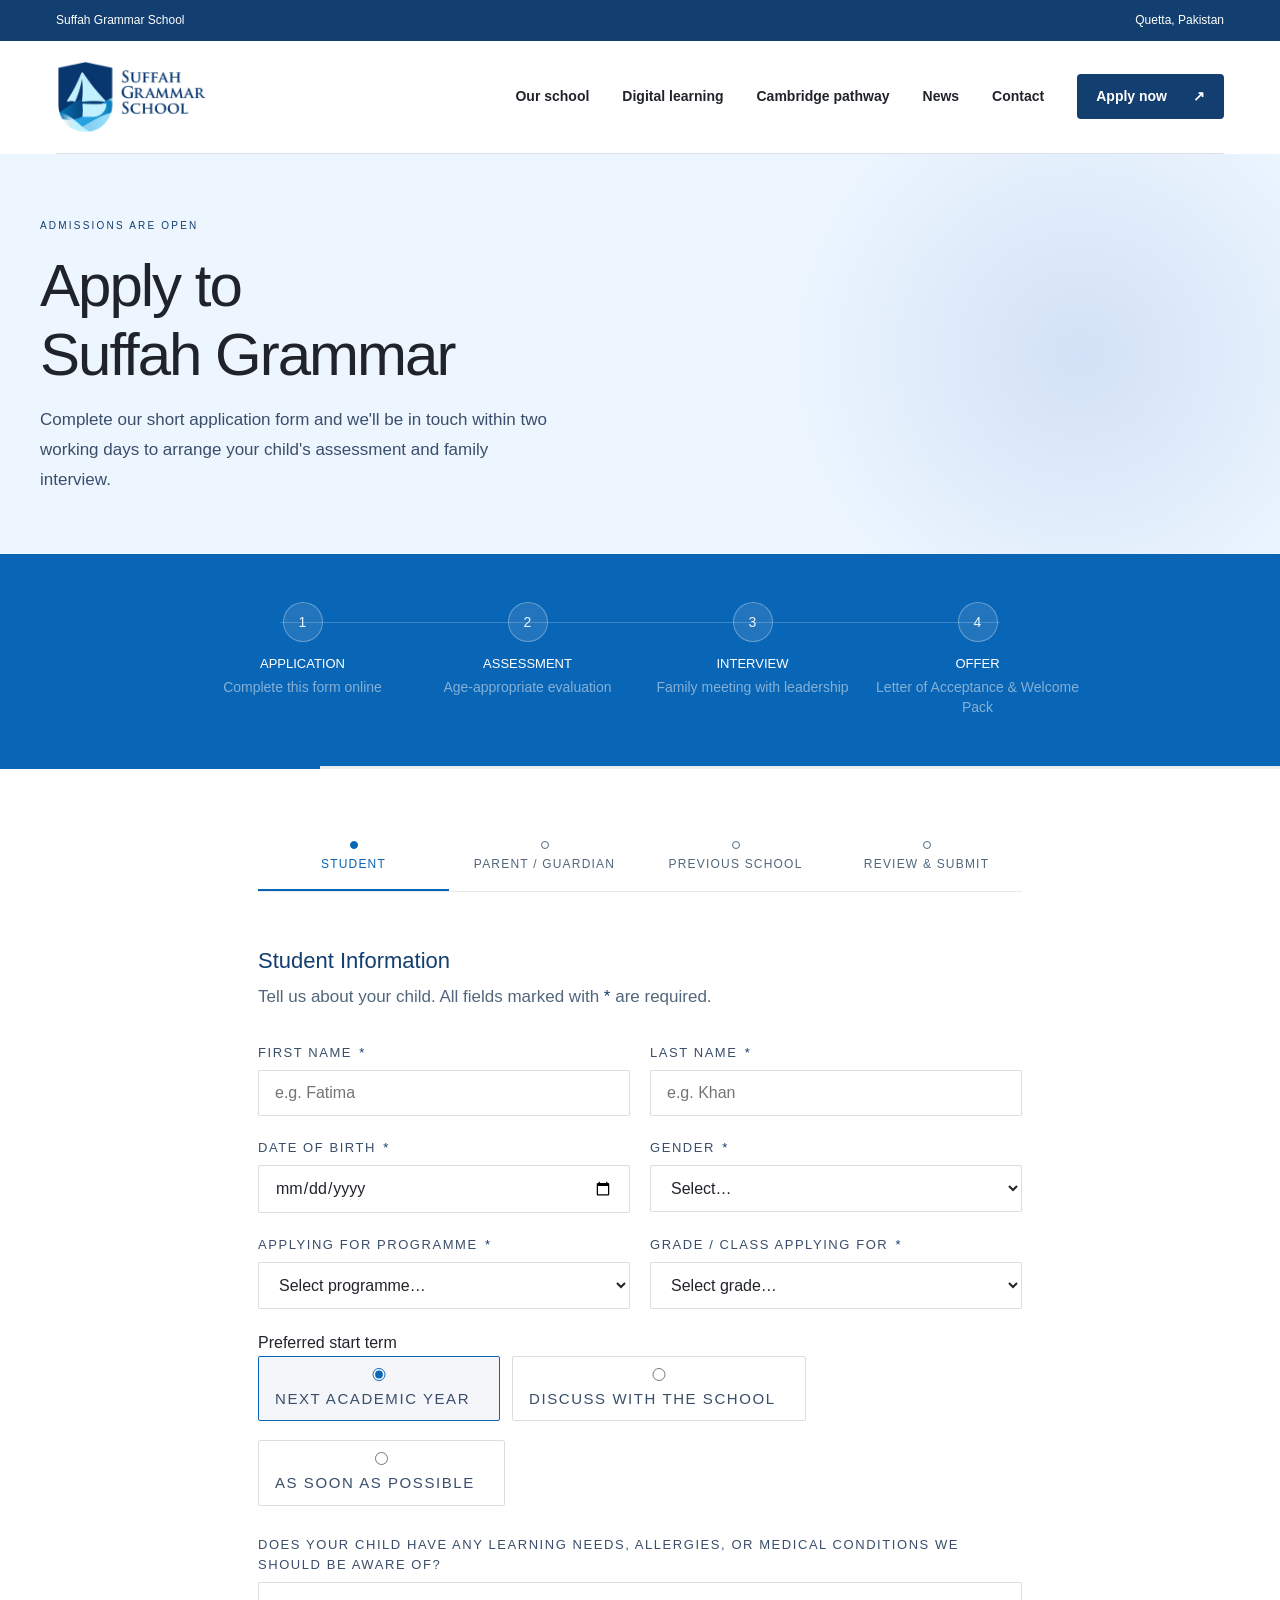
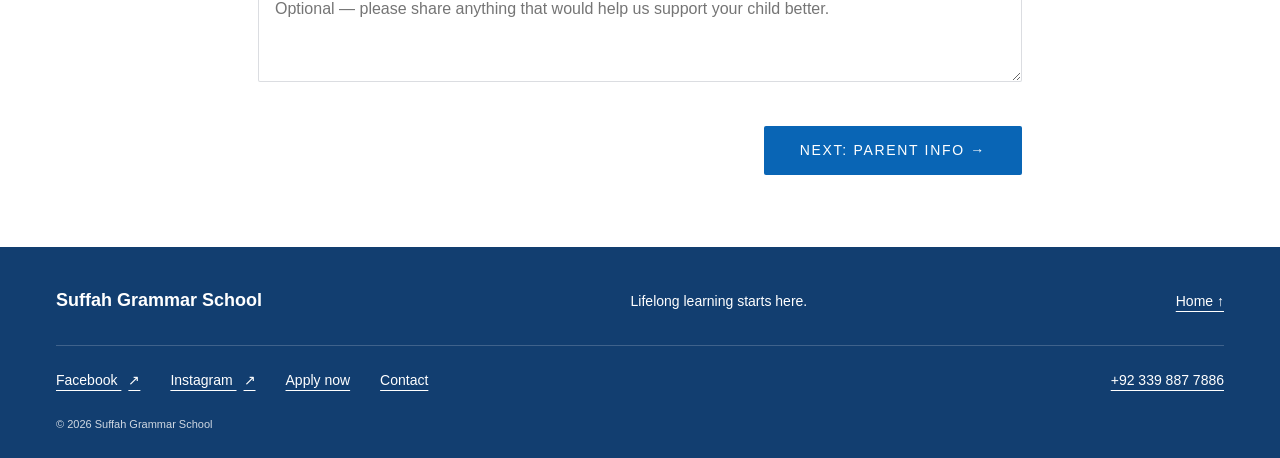
==== commit ad6820c1: "Fix admissions navigation, contact flow and shared school branding" ====
--- a/apply.html
+++ b/apply.html
@@ -4,7 +4,9 @@
   <meta charset="UTF-8"/>
   <meta name="viewport" content="width=device-width, initial-scale=1.0"/>
   <title>Apply for Admission | Suffah Grammar School</title>
-  <link rel="icon" type="image/png" href="images/crest_blue.png"/>
+  <link rel="icon" href="favicon.ico" sizes="16x16 32x32 48x48 64x64">
+<link rel="icon" type="image/png" sizes="32x32" href="assets/favicon-32.png">
+<link rel="apple-touch-icon" sizes="180x180" href="assets/apple-touch-icon.png">
   <link rel="preconnect" href="https://fonts.googleapis.com">
   <link href="https://fonts.googleapis.com/css2?family=Cinzel:wght@400;500;600&family=EB+Garamond:ital,wght@0,400;0,500;1,400&family=DM+Sans:wght@300;400;500&display=swap" rel="stylesheet">
   <style>
@@ -182,39 +184,27 @@
       .footer-bottom{flex-direction:column;align-items:flex-start}
     }
   </style>
+<link rel="stylesheet" href="styles.css">
+<script defer src="script.js"></script>
 </head>
-<body>
-
-<nav id="main-nav">
-  <a class="nav-logo" href="index.html">
-    <span class="nav-logo-main">Suffah Grammar School</span>
-    <span class="nav-logo-sub">Quetta, Pakistan</span>
-  </a>
-  <ul class="nav-links">
-    <li><a href="index.html">Home</a></li>
-    <li><a href="index.html#programmes">Programmes</a></li>
-    <li><a href="index.html#academics">Academics</a></li>
-    <li><a href="contact.html">Contact</a></li>
-  </ul>
-  <a href="apply.html" class="nav-cta active">Apply Now</a>
-  <button class="hamburger" id="hamburger" aria-label="Menu"><span></span><span></span><span></span></button>
-</nav>
-<div class="mobile-menu" id="mobile-menu">
-  <a href="index.html">Home</a>
-  <a href="index.html#programmes">Programmes</a>
-  <a href="index.html#academics">Academics</a>
-  <a href="contact.html">Contact Us</a>
-  <a href="apply.html">Apply Now →</a>
-</div>
+<body class="legacy-page">
+
+<a class="skip" href="#main">Skip to content</a>
+<div class="topbar"><div class="wrap"><span>Suffah Grammar School</span><span>Quetta, Pakistan</span></div></div>
+<header class="wrap">
+<a href="index.html#home" class="brand" aria-label="Suffah Grammar School home"><img src="assets/crest.webp" width="160" height="78" alt="Suffah Grammar School"></a>
+<button class="menu-toggle" aria-expanded="false" aria-controls="navigation">Menu <span aria-hidden="true">☰</span></button>
+<nav id="navigation" aria-label="Main navigation"><a href="index.html#about">Our school</a><a href="index.html#digital">Digital learning</a><a href="index.html#pathway">Cambridge pathway</a><a href="blog.html">News</a><a href="contact.html">Contact</a><a class="button small" href="apply.html">Apply now <span aria-hidden="true">↗</span></a></nav>
+</header><main id="main">
 
 <!-- PAGE HEADER -->
 <div class="page-header">
   <div class="page-header-accent"></div>
   <div class="page-header-inner">
-    <span class="section-label" style="color:var(--gold)">Admissions 2025 – 2026</span>
+    <span class="section-label" style="color:var(--gold)">Admissions are open</span>
     <h1>Apply to<br>Suffah Grammar</h1>
     <p>Complete our short application form and we'll be in touch within two working days to arrange your child's assessment and family interview.</p>
-    <div class="promo-badge">Special fee waivers available for our earliest applicants — enquire to find out more.</div>
+
   </div>
 </div>
 
@@ -275,12 +265,12 @@
 
       <div class="form-row">
         <div class="form-group">
-          <label>First Name <span class="req">*</span></label>
+          <label for="s-fname">First Name <span class="req">*</span></label>
           <input type="text" id="s-fname" required placeholder="e.g. Fatima"/>
           <p class="error-msg">Please enter the student's first name.</p>
         </div>
         <div class="form-group">
-          <label>Last Name <span class="req">*</span></label>
+          <label for="s-lname">Last Name <span class="req">*</span></label>
           <input type="text" id="s-lname" required placeholder="e.g. Khan"/>
           <p class="error-msg">Please enter the student's last name.</p>
         </div>
@@ -288,12 +278,12 @@
 
       <div class="form-row">
         <div class="form-group">
-          <label>Date of Birth <span class="req">*</span></label>
+          <label for="s-dob">Date of Birth <span class="req">*</span></label>
           <input type="date" id="s-dob" required/>
           <p class="error-msg">Please enter the date of birth.</p>
         </div>
         <div class="form-group">
-          <label>Gender <span class="req">*</span></label>
+          <label for="s-gender">Gender <span class="req">*</span></label>
           <select id="s-gender" required>
             <option value="">Select…</option>
             <option>Male</option>
@@ -305,7 +295,7 @@
 
       <div class="form-row">
         <div class="form-group">
-          <label>Applying for Programme <span class="req">*</span></label>
+          <label for="s-programme">Applying for Programme <span class="req">*</span></label>
           <select id="s-programme" required>
             <option value="">Select programme…</option>
             <option>Early Years (Pre-K – Grade II)</option>
@@ -316,7 +306,7 @@
           <p class="error-msg">Please select a programme.</p>
         </div>
         <div class="form-group">
-          <label>Grade / Class Applying For <span class="req">*</span></label>
+          <label for="s-grade">Grade / Class Applying For <span class="req">*</span></label>
           <select id="s-grade" required>
             <option value="">Select grade…</option>
             <option>Pre-Kindergarten</option>
@@ -332,23 +322,23 @@
             <option>Grade VIII</option>
             <option>Grade IX</option>
             <option>Grade X</option>
-            <option>Grade XI (A Levels)</option>
+            <option>Grade XI</option>
           </select>
           <p class="error-msg">Please select a grade.</p>
         </div>
       </div>
 
       <div class="form-group">
-        <label>Preferred Start Term</label>
+        <p>Preferred start term</p>
         <div class="radio-group">
-          <label class="radio-item"><input type="radio" name="start-term" value="Spring 2026" checked/><span>Spring 2026</span></label>
-          <label class="radio-item"><input type="radio" name="start-term" value="Autumn 2026"/><span>Autumn 2026</span></label>
+          <label class="radio-item"><input type="radio" name="start-term" value="Next academic year" checked/><span>Next academic year</span></label>
+          <label class="radio-item"><input type="radio" name="start-term" value="Discuss with the school"/><span>Discuss with the school</span></label>
           <label class="radio-item"><input type="radio" name="start-term" value="As soon as possible"/><span>As soon as possible</span></label>
         </div>
       </div>
 
       <div class="form-group">
-        <label>Does your child have any learning needs, allergies, or medical conditions we should be aware of?</label>
+        <label for="s-needs">Does your child have any learning needs, allergies, or medical conditions we should be aware of?</label>
         <textarea id="s-needs" placeholder="Optional — please share anything that would help us support your child better."></textarea>
       </div>
 
@@ -366,12 +356,12 @@
       <span class="form-section-label">Primary Contact</span>
       <div class="form-row">
         <div class="form-group">
-          <label>Full Name <span class="req">*</span></label>
+          <label for="p-fname">Full Name <span class="req">*</span></label>
           <input type="text" id="p-fname" required placeholder="e.g. Ahmed Khan"/>
           <p class="error-msg">Please enter your full name.</p>
         </div>
         <div class="form-group">
-          <label>Relationship to Student <span class="req">*</span></label>
+          <label for="p-rel">Relationship to Student <span class="req">*</span></label>
           <select id="p-rel" required>
             <option value="">Select…</option>
             <option>Father</option>
@@ -385,12 +375,12 @@
 
       <div class="form-row">
         <div class="form-group">
-          <label>CNIC Number <span class="req">*</span></label>
+          <label for="p-nic">CNIC Number <span class="req">*</span></label>
           <input type="text" id="p-nic" required placeholder="XXXXX-XXXXXXX-X" maxlength="15" oninput="formatNIC(this)"/>
           <p class="error-msg">Please enter a valid CNIC number.</p>
         </div>
         <div class="form-group">
-          <label>Profession <span class="req">*</span></label>
+          <label for="p-profession">Profession <span class="req">*</span></label>
           <select id="p-profession" required>
             <option value="">Select…</option>
             <option>Government Employee</option>
@@ -411,18 +401,18 @@
 
       <div class="form-row">
         <div class="form-group">
-          <label>Phone / WhatsApp <span class="req">*</span></label>
+          <label for="p-phone">Phone / WhatsApp <span class="req">*</span></label>
           <input type="tel" id="p-phone" required placeholder="+92 3XX XXXXXXX"/>
           <p class="error-msg">Please enter a contact number.</p>
         </div>
         <div class="form-group">
-          <label>Email Address <span style="font-size:10px;color:var(--text-light);letter-spacing:.06em">(optional)</span></label>
+          <label for="p-email">Email Address <span style="font-size:10px;color:var(--text-light);letter-spacing:.06em">(optional)</span></label>
           <input type="email" id="p-email" placeholder="your@email.com"/>
         </div>
       </div>
 
       <div class="form-group">
-        <label>Residential Address</label>
+        <label for="p-address">Residential Address</label>
         <input type="text" id="p-address" placeholder="Street address, area, Quetta"/>
       </div>
 
@@ -431,11 +421,11 @@
 
       <div class="form-row">
         <div class="form-group">
-          <label>Full Name</label>
+          <label for="p2-name">Full Name</label>
           <input type="text" id="p2-name" placeholder="e.g. Ayesha Khan"/>
         </div>
         <div class="form-group">
-          <label>Relationship to Student</label>
+          <label for="p2-rel">Relationship to Student</label>
           <select id="p2-rel">
             <option value="">Select…</option>
             <option>Father</option>
@@ -448,11 +438,11 @@
 
       <div class="form-row">
         <div class="form-group">
-          <label>Phone / WhatsApp</label>
+          <label for="p2-phone">Phone / WhatsApp</label>
           <input type="tel" id="p2-phone" placeholder="+92 3XX XXXXXXX"/>
         </div>
         <div class="form-group">
-          <label>Profession</label>
+          <label for="p2-profession">Profession</label>
           <select id="p2-profession">
             <option value="">Select…</option>
             <option>Government Employee</option>
@@ -471,7 +461,7 @@
       </div>
 
       <div class="form-group">
-        <label>How did you hear about Suffah Grammar?</label>
+        <label for="p-source">How did you hear about Suffah Grammar?</label>
         <select id="p-source">
           <option value="">Select…</option>
           <option>Friend or family referral</option>
@@ -496,18 +486,18 @@
 
       <div class="form-row">
         <div class="form-group">
-          <label>Current / Previous School Name</label>
+          <label for="prev-school">Current / Previous School Name</label>
           <input type="text" id="prev-school" placeholder="e.g. City Grammar School, Quetta"/>
         </div>
         <div class="form-group">
-          <label>Current Grade / Class</label>
+          <label for="prev-grade">Current Grade / Class</label>
           <input type="text" id="prev-grade" placeholder="e.g. Grade V / Class 5"/>
         </div>
       </div>
 
       <div class="form-row">
         <div class="form-group">
-          <label>Medium of Instruction</label>
+          <label for="prev-medium">Medium of Instruction</label>
           <select id="prev-medium">
             <option value="">Select…</option>
             <option>English</option>
@@ -517,20 +507,20 @@
           </select>
         </div>
         <div class="form-group">
-          <label>Year of Last Attendance</label>
-          <input type="text" id="prev-year" placeholder="e.g. 2024 – 2025"/>
+          <label for="prev-year">Year of Last Attendance</label>
+          <input type="text" id="prev-year" placeholder="e.g. 2026"/>
         </div>
       </div>
 
       <div class="form-group">
-        <label>Reason for Switching Schools</label>
+        <label for="prev-reason">Reason for Switching Schools</label>
         <textarea id="prev-reason" placeholder="Optional — please share why you are looking for a new school."></textarea>
       </div>
 
       <hr class="form-section-divider"/>
 
       <div class="form-group">
-        <label>Which of the following best describes your child? (Select all that apply)</label>
+        <p>Which of the following best describes your child? (Select all that apply)</p>
         <div class="checkbox-group">
           <label class="checkbox-item"><input type="checkbox" name="child-desc" value="curious"/> <span>Curious and loves to ask questions</span></label>
           <label class="checkbox-item"><input type="checkbox" name="child-desc" value="creative"/> <span>Creative and enjoys art, music, or drama</span></label>
@@ -542,7 +532,7 @@
       </div>
 
       <div class="form-group">
-        <label>Anything else you'd like us to know about your child?</label>
+        <label for="other-notes">Anything else you'd like us to know about your child?</label>
         <textarea id="other-notes" placeholder="Optional — share anything you feel is important."></textarea>
       </div>
 
@@ -593,13 +583,13 @@
 
   <!-- SUCCESS SCREEN -->
   <div class="success-screen" id="success-screen">
-    <img class="success-crest" src="images/crest_blue.png" alt="Suffah Grammar School"/>
+    <img class="success-crest" src="assets/crest.webp" alt="Suffah Grammar School"/>
     <h2>Application Received</h2>
     <p>Thank you for applying to Suffah Grammar School. We have received your application and will be in touch within <strong>two working days</strong> to arrange your child's assessment and your family interview.</p>
-    <div class="success-ref" id="success-ref">SGS-2025-0001</div>
-    <p style="font-size:15px;color:var(--text-light);margin-bottom:28px">Please save your reference number above. You may also contact us on WhatsApp if you have any questions.</p>
+    <div class="success-ref" id="success-ref">Your application reference</div>
+    <p style="font-size:15px;color:var(--text-light);margin-bottom:28px">Please save your reference number above. Email us if you have any questions.</p>
     <div class="success-actions">
-      <a href="https://wa.me/923398877886?text=Hello%2C%20I%20just%20submitted%20an%20application%20and%20my%20reference%20number%20is%20" class="sa-primary" target="_blank">Contact Us on WhatsApp</a>
+      <a href="mailto:contact@suffahgrammar.com" class="sa-primary">Email the school</a>
       <a href="index.html" class="sa-secondary">Return to Homepage</a>
     </div>
   </div>
@@ -607,21 +597,7 @@
 </div>
 
 <!-- FOOTER -->
-<footer>
-  <div class="footer-bottom">
-    <div class="footer-bottom-left">
-      <div style="font-family:'Cinzel',Georgia,serif;font-size:22px;font-weight:600;color:var(--warm-white);letter-spacing:.06em">Suffah Grammar School</div>
-      <p>&#169; 2025 Suffah Grammar School. All rights reserved.</p>
-    </div>
-    <div class="footer-links">
-      <a href="index.html">Home</a>
-      <a href="contact.html">Contact</a>
-      <a href="https://wa.me/923398877886" target="_blank">WhatsApp</a>
-      <a href="https://www.facebook.com/731927980005603" target="_blank" rel="noopener">Facebook</a>
-      <a href="https://www.instagram.com/suffahgrammar" target="_blank" rel="noopener">Instagram</a>
-    </div>
-  </div>
-</footer>
+</main><footer><div class="wrap footer-inner"><span>Suffah Grammar School</span><p>Lifelong learning starts here.</p><a href="index.html#home">Home ↑</a></div><div class="wrap footer-socials" aria-label="Follow Suffah Grammar School"><a href="https://www.facebook.com/731927980005603" target="_blank" rel="noopener noreferrer">Facebook <span aria-hidden="true">↗</span></a><a href="https://www.instagram.com/suffahgrammar" target="_blank" rel="noopener noreferrer">Instagram <span aria-hidden="true">↗</span></a><a href="apply.html">Apply now</a><a href="contact.html">Contact</a><a href="tel:+923398877886">+92 339 887 7886</a></div><div class="wrap copyright">© <span id="year">2026</span> Suffah Grammar School</div></footer>
 
 <script>
   let currentStep = 1;
@@ -633,13 +609,6 @@
     else if(v.length > 12) v = v.slice(0,5) + '-' + v.slice(5,12) + '-' + v.slice(12,13);
     input.value = v;
   }
-
-  window.addEventListener('scroll',()=>{
-    document.getElementById('main-nav').classList.toggle('scrolled',window.scrollY>40);
-  });
-  document.getElementById('hamburger').addEventListener('click',()=>{
-    document.getElementById('mobile-menu').classList.toggle('open');
-  });
 
   function goToStep(n){
     if(n >= currentStep) return; // only go back via prev buttons
@@ -676,7 +645,7 @@
     const required = document.querySelectorAll('#panel-' + step + ' [required]');
     required.forEach(field => {
       field.classList.remove('error');
-      if(!field.value.trim()){
+      if(!field.value.trim() || !field.checkValidity()){
         field.classList.add('error');
         valid = false;
       }
@@ -707,8 +676,14 @@
       rv('Last Year', v('prev-year') || '—');
   }
 
+  function escapeHTML(value){
+    const element = document.createElement('span');
+    element.textContent = value;
+    return element.innerHTML;
+  }
+
   function rv(label, value){
-    return `<div class="review-item"><p class="rl">${label}</p><p class="rv">${value || '—'}</p></div>`;
+    return `<div class="review-item"><p class="rl">${label}</p><p class="rv">${escapeHTML(value || '—')}</p></div>`;
   }
 
   function v(id, type){
@@ -731,7 +706,7 @@
 
     const startTerm = document.querySelector('input[name="start-term"]:checked')?.value || '—';
     const childDesc = [...document.querySelectorAll('input[name="child-desc"]:checked')].map(c=>c.value).join(', ') || '—';
-    const ref = 'SGS-2025-' + Math.floor(1000 + Math.random() * 9000);
+    const ref = 'SGS-' + new Date().getFullYear() + '-' + crypto.randomUUID().slice(0, 8).toUpperCase();
 
     const payload = {
       _subject: `New Application [${ref}] — ${v('s-fname')} ${v('s-lname')}`,
@@ -767,8 +742,8 @@
     };
 
     try {
-      // ⚠️  REPLACE "YOUR_FORM_ID" below with your Formspree form ID after signing up at formspree.io
-      const res = await fetch('https://formspree.io/f/YOUR_FORM_ID', {
+      // Existing admissions submission endpoint.
+      const res = await fetch('https://formspree.io/f/xzdjjrre', {
         method: 'POST',
         headers: { 'Content-Type': 'application/json', 'Accept': 'application/json' },
         body: JSON.stringify(payload)
@@ -781,15 +756,15 @@
       document.querySelector('.stepper').style.display = 'none';
       document.getElementById('success-screen').classList.add('show');
       window.scrollTo({top: document.querySelector('.form-area').offsetTop - 80, behavior:'smooth'});
-      document.querySelector('.sa-primary').href =
-        'https://wa.me/923398877886?text=Hello%2C%20I%20just%20submitted%20an%20application.%20My%20reference%20number%20is%20' + encodeURIComponent(ref);
+      document.querySelector('.sa-primary').href = 'mailto:contact@suffahgrammar.com?subject=' + encodeURIComponent('Application enquiry ' + ref);
 
     } catch(err) {
       submitBtn.textContent = 'Submit Application ✓';
       submitBtn.disabled = false;
-      alert('There was a problem submitting your application. Please try again or contact us on WhatsApp.');
+      alert('There was a problem submitting your application. Please try again or email contact@suffahgrammar.com.');
     }
   }
 </script>
 </body>
 </html>
+
--- a/styles.css
+++ b/styles.css
@@ -0,0 +1,22 @@
+:root{--blue:#123e70;--accent:#0965b5;--sky:#bde0ff;--pale:#edf6ff;--ink:#20242a;--line:#d8e1e9}*{box-sizing:border-box}html{scroll-behavior:smooth;scroll-padding-top:30px}body{margin:0;color:var(--ink);background:white;font-family:'Trebuchet MS',Arial,sans-serif;line-height:1.55;-webkit-font-smoothing:antialiased}a{color:inherit;text-decoration:none}button{font:inherit}a:focus-visible,button:focus-visible{outline:3px solid #0965b5;outline-offset:5px}.wrap{max-width:1200px;margin:auto;width:calc(100% - 112px)}.topbar{background:var(--blue);color:white;font-size:12px;padding:11px 0}.topbar .wrap{display:flex;justify-content:space-between;gap:20px}header{display:flex;justify-content:space-between;align-items:center;gap:32px;padding:19px 0;border-bottom:1px solid var(--line)}.brand{display:flex;flex-shrink:0}.brand img{width:151px;height:74px;object-fit:contain}nav{display:flex;align-items:center;gap:33px;font-size:14px;font-weight:600}nav>a:not(.button):hover{color:var(--accent);text-decoration:underline;text-underline-offset:6px}.button{background:var(--blue);color:white;border:2px solid var(--blue);border-radius:4px;display:inline-flex;align-items:center;gap:35px;padding:15px 22px;font-weight:700;font-size:16px;line-height:1.4}.button:hover{background:#075d9f;border-color:#075d9f}.button.small{padding:11px 17px;font-size:14px;gap:26px}.menu-toggle{display:none}h1,h2,h3,p{margin:0}h1,h2,h3{line-height:1.13;letter-spacing:-1.5px}h1{font-size:clamp(46px,5vw,68px);font-weight:750;line-height:1.15;letter-spacing:-2.7px}h2{font-size:clamp(32px,3.3vw,45px);font-weight:700}h3{font-size:23px;letter-spacing:-.5px}.hero{display:grid;grid-template-columns:1.4fr 1fr;align-items:center;gap:55px;padding:80px 0 83px}.eyebrow{font-size:13px;font-weight:700;letter-spacing:.2px;margin-bottom:24px}.highlight{background:var(--sky);box-decoration-break:clone;-webkit-box-decoration-break:clone;padding:0 .075em .025em}.hero-sub{font-size:28px;line-height:1.35;margin:27px 0 29px}.text-link{display:inline-flex;align-items:center;gap:22px;font-weight:700;text-decoration:underline;text-underline-offset:6px;font-size:15px}.text-link:hover{color:var(--accent)}.hero-drawing{position:relative;color:var(--blue)}.hero-drawing svg{width:100%;display:block}.drawing-note{display:block;text-align:center;font-size:13px;transform:rotate(-4deg);margin-top:3px;letter-spacing:.5px}.statement{padding:42px 0 72px;text-align:center}.statement p{font-size:23px;line-height:1.55;margin-top:25px}.digital{max-width:1440px;margin:auto;display:grid;grid-template-columns:1.1fr 1fr;background:var(--sky)}.photo{position:relative;overflow:hidden;min-height:440px;background:#c3d5e6}.photo img{position:absolute;width:100%;height:auto;left:0;top:-20%}.digital-copy{padding:60px 58px;align-self:center}.digital-copy h2{font-size:49px;line-height:1.05;margin-bottom:24px}.digital-copy p:not(.eyebrow){font-size:18px;line-height:1.6;margin-bottom:29px}.learning{padding:92px 0}.learning>h2{text-align:center;margin-bottom:44px}.feature-grid{display:grid;grid-template-columns:repeat(3,1fr);gap:30px}.icon-panel{background:#e5f1ff;border-radius:5px;display:flex;align-items:center;justify-content:center;height:180px;margin-bottom:25px;color:var(--blue)}.feature-grid article:nth-child(2) .icon-panel{background:#cee7ff}.feature-grid article:nth-child(3) .icon-panel{background:#a6d6fc}.icon-panel svg{width:150px;height:110px}.feature-grid h3{margin-bottom:13px}.feature-grid p{font-size:17px;max-width:300px}.pathway{background:var(--pale)}.pathway-inner{padding:70px 0;display:grid;grid-template-columns:1.2fr 1fr;gap:75px;align-items:center}.pathway-inner>div>p:not(.eyebrow){font-size:21px;margin-bottom:25px}.admissions{padding:85px 0;display:grid;grid-template-columns:1.3fr 1fr;gap:100px;align-items:center}.admissions p:not(.eyebrow){font-size:19px;margin:23px 0 30px}.contact{border-left:2px solid var(--sky);padding:22px 0 22px 40px}.contact h3{margin-bottom:20px}.contact address{font-size:17px;line-height:1.8;font-style:normal;margin-bottom:20px}.contact>a{font-size:16px;text-decoration:underline;text-underline-offset:5px;overflow-wrap:anywhere;color:var(--blue)}footer{background:var(--blue);color:white;padding:40px 0 25px}.footer-inner{display:flex;gap:25px;justify-content:space-between;align-items:center;font-size:14px}.footer-inner>span{font-size:18px;font-weight:700}.footer-inner a{text-decoration:underline;text-underline-offset:5px}.copyright{font-size:11px;opacity:.8;margin-top:32px}.skip{position:absolute;top:-100px;left:20px;background:white;padding:12px;z-index:10}.skip:focus{top:10px}
+@media(min-width:1440px){.photo img{top:-22%}}
+@media(max-width:1000px){.wrap{width:calc(100% - 64px)}nav{gap:20px;font-size:13px}.brand img{width:130px;height:64px}.hero{gap:20px;padding:65px 0}.hero-sub{font-size:24px}.digital-copy{padding:38px}.photo{min-height:450px}.photo img{width:125%;left:-12%;top:-4%}.digital-copy h2{font-size:43px}.feature-grid{gap:23px}.feature-grid h3{font-size:21px}.pathway-inner{gap:40px}.admissions{gap:45px}}
+@media(max-width:760px){.wrap{width:calc(100% - 40px)}.topbar{font-size:10px;padding:9px 0}header{position:relative;padding:14px 0}.brand img{width:129px;height:63px}.menu-toggle{display:flex;gap:13px;align-items:center;background:white;color:var(--blue);padding:10px 12px;border:1px solid var(--line);border-radius:3px;font-size:14px}nav{display:none;position:absolute;top:91px;left:-20px;right:-20px;background:white;z-index:5;border-bottom:1px solid var(--line);padding:24px;box-shadow:0 8px 10px #123e700b}nav.open{display:flex;flex-direction:column;align-items:stretch;gap:22px}.hero{grid-template-columns:1fr;gap:25px;padding:48px 0 38px}h1{font-size:clamp(42px,9.9vw,65px);letter-spacing:-2px}.hero .eyebrow{font-size:12px;margin-bottom:20px}.hero-sub{font-size:24px;margin-top:22px;margin-bottom:24px}.desktop-break{display:none}.hero-drawing{max-width:290px;width:75%;margin:0 auto}.hero-drawing svg{max-height:250px}.drawing-note{font-size:11px;margin-top:0}.statement{padding:40px 0 50px}.statement h2{font-size:32px;line-height:1.25}.statement p{font-size:18px;margin-top:24px}.statement br{display:none}.digital{grid-template-columns:1fr}.photo{min-height:0;aspect-ratio:1.55}.photo img{width:100%;left:0;top:-21%}.digital-copy{padding:38px 25px 42px}.digital-copy h2{font-size:42px}.digital-copy h2 br{display:none}.digital-copy h2 br:after{content:' '}.digital-copy p:not(.eyebrow){font-size:18px}.learning{padding:58px 0}.learning>h2{font-size:32px;margin-bottom:32px}.feature-grid{grid-template-columns:1fr;gap:35px}.icon-panel{height:160px;margin-bottom:20px}.feature-grid h3{font-size:24px}.feature-grid p{max-width:none;font-size:17px}.pathway-inner{padding:48px 0;grid-template-columns:1fr;gap:28px}.pathway-inner>div>p:not(.eyebrow){font-size:19px}.admissions{padding:56px 0;grid-template-columns:1fr;gap:35px}.admissions h2{font-size:37px}.admissions p:not(.eyebrow){font-size:17px}.contact{padding:0 0 0 22px}.footer-inner{align-items:flex-start;flex-direction:column;gap:17px}.footer-inner p{font-size:15px}.copyright{margin-top:25px}.eyebrow{margin-bottom:18px}}
+@media(prefers-reduced-motion:reduce){html{scroll-behavior:auto}}
+
+/* Classroom photographs, contact and maps */
+.classroom-gallery{padding:0 0 80px}.gallery-heading{margin-bottom:30px}.gallery-heading .eyebrow{margin-bottom:14px}.gallery-grid{display:grid;grid-template-columns:1fr 1fr;gap:30px}.gallery-grid figure{margin:0}.gallery-photo{position:relative;aspect-ratio:1.4;overflow:hidden;background:var(--pale);border-radius:4px}.gallery-photo img{position:absolute;width:100%;height:auto;top:0;left:0;display:block}.gallery-grid figcaption{font-size:20px;font-weight:700;margin-top:18px;letter-spacing:-.3px}.contact>a{display:block;width:fit-content;margin:10px 0}.contact .contact-phone{font-size:20px;font-weight:700}.location{padding-bottom:80px}.location-heading{display:flex;justify-content:space-between;align-items:end;gap:30px;margin-bottom:30px}.location-heading .eyebrow{margin-bottom:15px}.map-link{gap:12px;flex-shrink:0}.location iframe{display:block;width:100%;height:380px;border-radius:4px;background:var(--pale)}.footer-socials{display:flex;align-items:center;gap:30px;flex-wrap:wrap;border-top:1px solid #ffffff30;margin-top:30px;padding-top:24px;font-size:14px}.footer-socials a{text-decoration:underline;text-underline-offset:5px}.footer-socials a:hover{color:var(--sky)}.footer-socials span{margin-left:7px}.footer-socials>a:last-child{margin-left:auto}.copyright{margin-top:24px}@media(max-width:760px){.classroom-gallery{padding-bottom:55px}.gallery-grid{grid-template-columns:1fr;gap:30px}.gallery-heading h2{font-size:32px}.gallery-grid figcaption{font-size:19px}.location{padding-bottom:55px}.location-heading{display:block}.location-heading h2{font-size:34px}.location-heading .map-link{margin-top:22px}.location iframe{height:320px}.footer-socials{gap:22px}.footer-socials>a:last-child{margin-left:0;width:100%}}
+
+/* Real classroom photography in the learning panels */
+.feature-photo{position:relative;aspect-ratio:1.4;overflow:hidden;border-radius:5px;margin-bottom:25px;background:var(--pale)}.feature-photo img{display:block;position:absolute;top:0;left:0;width:100%;height:auto}@media(max-width:760px){.feature-photo{margin-bottom:20px}}
+
+/* Optimised original school photographs */
+.digital .photo img{width:100%;height:100%;left:0;top:0;object-fit:cover;object-position:55% center}.feature-photo img{width:100%;height:100%;object-fit:cover;object-position:center}.feature-grid article:nth-child(3) .feature-photo img{object-position:48% center}@media(max-width:760px){.digital .photo{aspect-ratio:16/9;min-height:0}.digital .photo img{object-position:center}}
+
+
+/* Shared admissions and contact pages */
+.school-details{display:grid;grid-template-columns:1.2fr 1fr;gap:75px;padding:0 0 80px}.school-details p:not(.eyebrow){margin:24px 0;font-size:18px}.school-details h3{margin-top:14px}.visit-link{margin:22px 0 0 22px}.contact-intro{padding:65px 0 40px}.contact-intro>p:last-child{font-size:20px;margin-top:24px;max-width:650px}.enquiry-layout{display:grid;grid-template-columns:1fr 1.2fr;gap:80px;padding:30px 0 75px}.enquiry-layout h2{font-size:32px;margin-bottom:24px}.enquiry-layout p{margin:20px 0}.enquiry-layout .contact{align-self:start}.enquiry-layout label{display:block;font-weight:700;margin:18px 0 7px}.enquiry-layout input,.enquiry-layout select,.enquiry-layout textarea{display:block;width:100%;padding:13px;border:1px solid #9bafc0;border-radius:4px;font:inherit;background:white;color:var(--ink)}.enquiry-layout button{margin-top:22px}.enquiry-layout input:focus-visible,.enquiry-layout select:focus-visible,.enquiry-layout textarea:focus-visible{outline:3px solid var(--accent);outline-offset:2px}
+.legacy-page{--navy:#123e70;--blue-dark:#123e70;--blue-mid:#0965b5;--blue-light:#4d799d;--blue-pale:#bde0ff;--blue-faint:#edf6ff;--cream:#edf6ff;--warm-white:#fff;--text-dark:#20242a;--text-mid:#3a4e6b;--text-light:#52667b;--gold:#bde0ff;--gold-light:#edf6ff;--trajan:'Trebuchet MS',Arial,sans-serif;--serif:'Trebuchet MS',Arial,sans-serif;--sans:'Trebuchet MS',Arial,sans-serif;background:white;font-family:var(--sans)}
+.legacy-page header nav{position:static;inset:auto;z-index:auto;height:auto;padding:0;background:white;border:0;box-shadow:none;letter-spacing:normal}.legacy-page header nav a{color:var(--ink);text-transform:none;letter-spacing:normal}.legacy-page header nav a.button{color:white}.legacy-page .page-header{padding:64px max(28px,calc((100% - 1200px)/2)) 60px;background:var(--pale)}.legacy-page .page-header h1{font-family:var(--sans);color:var(--ink);font-size:clamp(38px,5vw,60px);letter-spacing:-2px}.legacy-page .page-header p{color:var(--text-mid)}.legacy-page .section-label{color:var(--blue)!important}.legacy-page footer{padding:40px 0 25px}.legacy-page .footer-inner p{color:white}.legacy-page .process-step h4,.legacy-page .panel-title,.legacy-page .review-box h4{letter-spacing:0}.legacy-page .progress-bar{position:static}.legacy-page input,.legacy-page select,.legacy-page textarea{font-family:var(--sans)}
+@media(max-width:1000px){header nav{gap:18px}.school-details,.enquiry-layout{gap:40px}}
+@media(max-width:760px){.school-details,.enquiry-layout{grid-template-columns:1fr;gap:32px}.school-details{padding-bottom:55px}.contact-intro{padding:45px 0 25px}.enquiry-layout{padding-bottom:55px}.visit-link{display:flex;margin-left:0;width:fit-content}.legacy-page header nav{display:none;position:absolute;inset:91px -20px auto;height:auto;padding:24px;background:white;border-bottom:1px solid var(--line);box-shadow:0 8px 10px #123e700b;z-index:210}.legacy-page header nav.open{display:flex}.legacy-page .page-header{padding:45px 20px}.legacy-page .form-area{padding:35px 20px}.legacy-page .step-btn{font-size:10px;letter-spacing:0;padding:8px 4px}}
